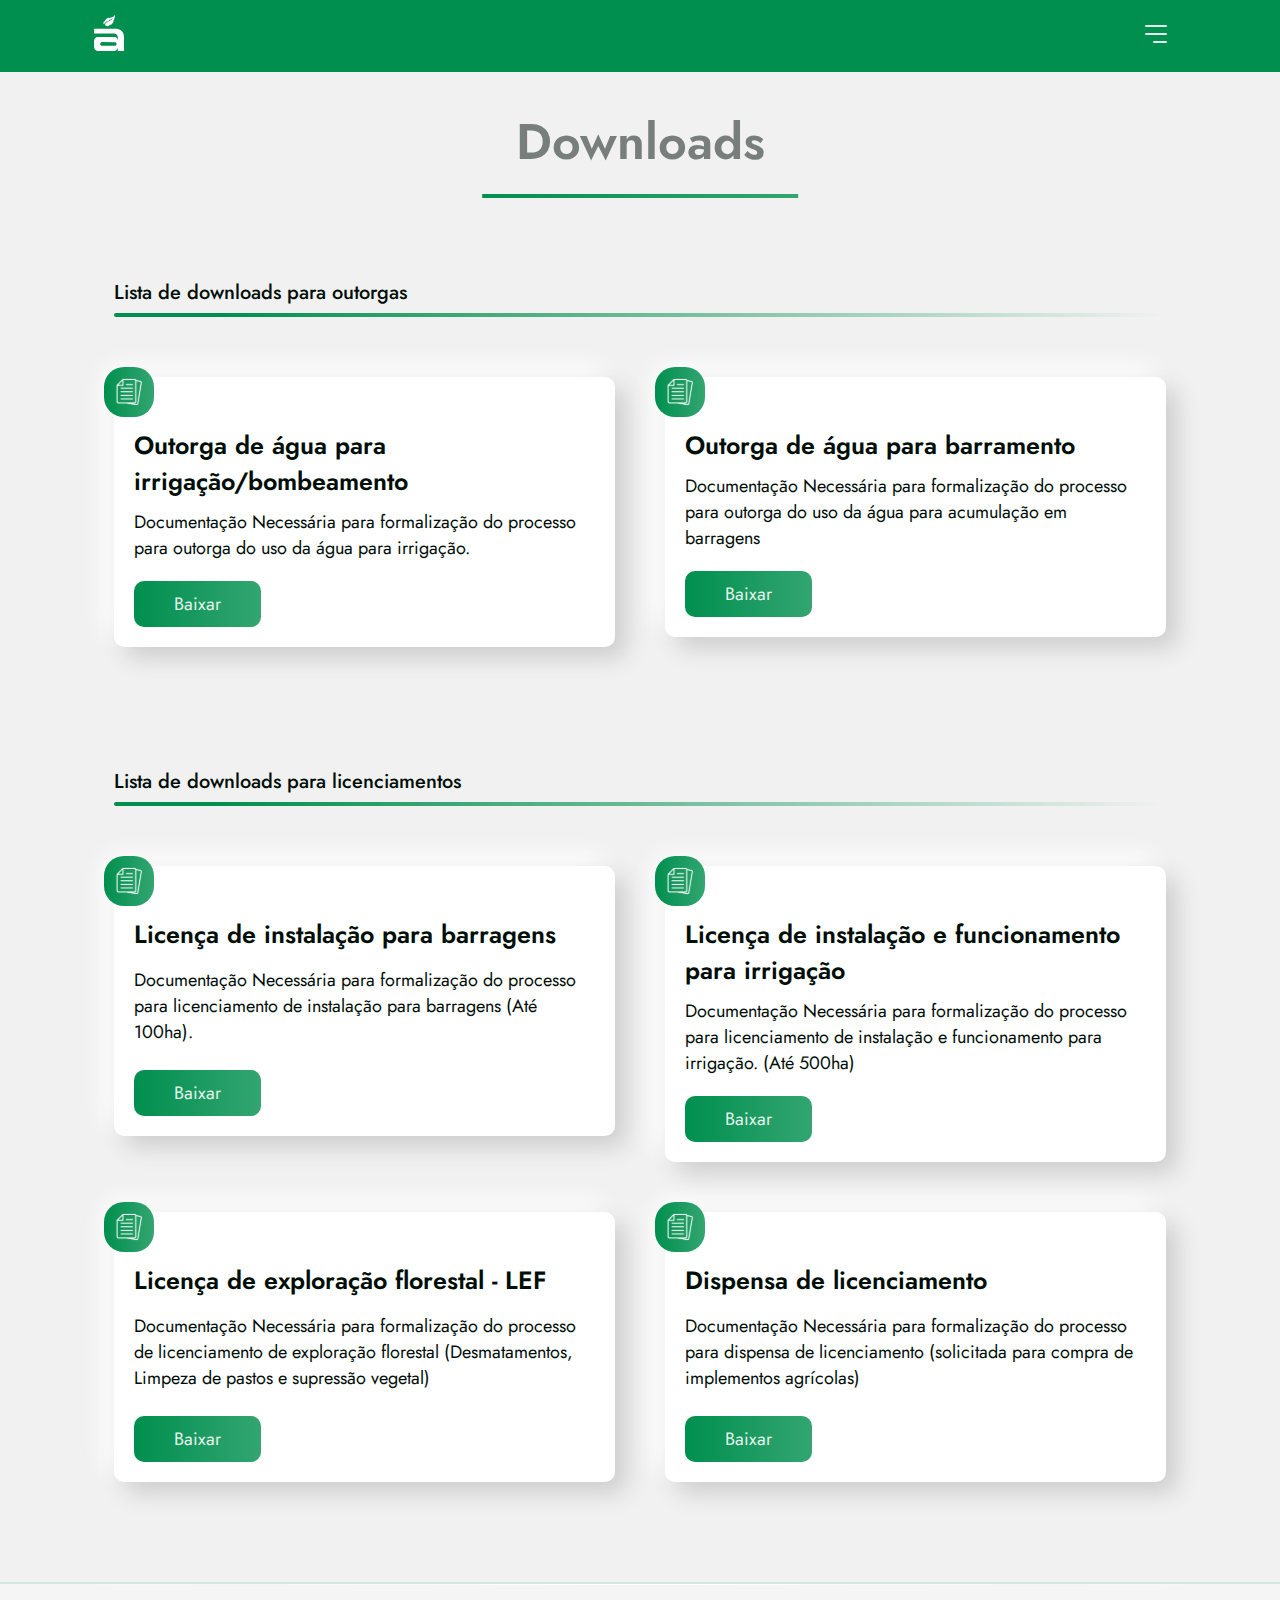
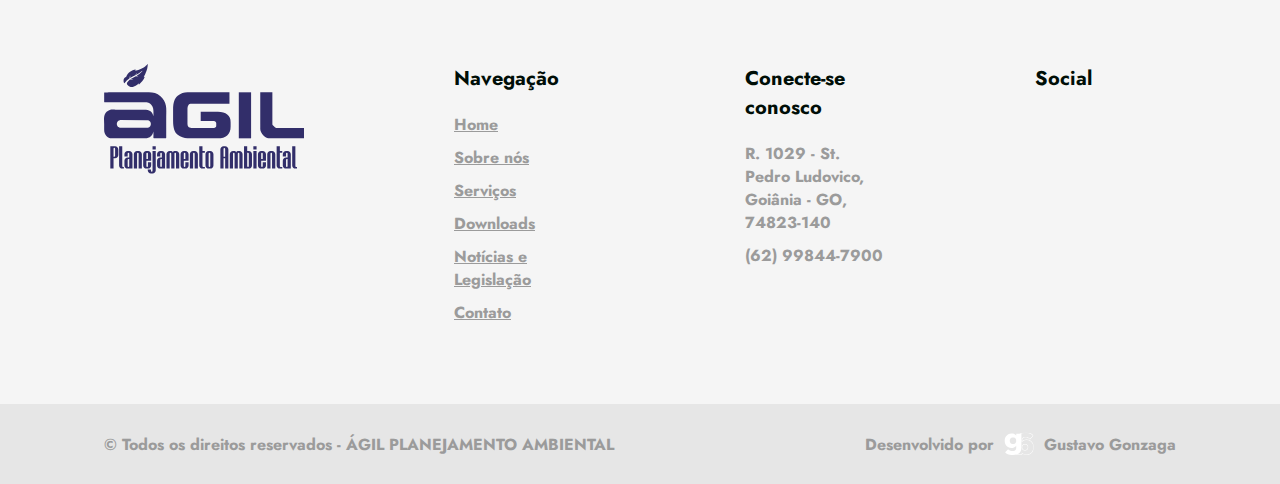
==== downloads/index.html @ b4fe440a "update" ====
<!DOCTYPE html>
<html lang="pt-br">
<head>
    <link rel="preconnect" href="https://fonts.googleapis.com">
    <link rel="preconnect" href="https://fonts.gstatic.com" crossorigin>
    <link href="https://fonts.googleapis.com/css2?family=Bricolage+Grotesque:opsz,wght@12..96,200..800&family=Jost:ital,wght@0,100..900;1,100..900&family=Montserrat:ital,wght@0,100..900;1,100..900&display=swap" rel="stylesheet">

    <meta charset="UTF-8">
    <meta name="viewport" content="width=device-width, initial-scale=1.0">
    <title>Ágil Planejamento Ambiental - Outorgas</title>
    <link rel="stylesheet" href="../css/index.css">
    <link rel="stylesheet" href="https://cdn.jsdelivr.net/npm/swiper@11/swiper-bundle.min.css"/>
    <link rel="shortcut icon" href="./assets/logo_white.png" type="image/x-icon">
</head>
<body>
    
    <nav id="navigation" class="">

        <div class="wrapper">

            <a class="logo" href="../index.html">
                <img src="../assets/Logo Ágil Small Branco.svg" alt="">
            </a>
            
            <div class="menu">
                <ul>
                    <li><a onclick="closeMenu()" href="../index.html">Home</a></li>
                    <li><a onclick="closeMenu()" href="">Sobre nós</a></li>
                    <li><a onclick="closeMenu()" href="">Serviços</a></li>
                    <li><a onclick="closeMenu()" href="">Downloads</a></li>
                    <li><a onclick="closeMenu()" href="">Notícias e Legislação</a></li>
                    <li><a onclick="closeMenu()" href="">Contato</a></li>
                    
                </ul>

                <a href="#home"><img class="logo" onclick="closeMenu()" src="./assets/Logo Ágil Large Branco.svg" alt=""></a>
             </div>

            <button 
            aria-expanded="false"
            aria-label="Abrir menu"
            onclick="openMenu()" 
            class="open-menu">
                <svg width="40" height="40" viewBox="0 0 40 40" fill="none" xmlns="http://www.w3.org/2000/svg">
                <path d="M10 20H30" stroke="#FFFAF1" stroke-width="2" stroke-linecap="round" stroke-linejoin="round"/>
                <path d="M10 12H30" stroke="#FFFAF1" stroke-width="2" stroke-linecap="round" stroke-linejoin="round"/>
                <path d="M18 28L30 28" stroke="#FFFAF1" stroke-width="2" stroke-linecap="round" stroke-linejoin="round"/>
                </svg> 
            </button>
            <button
            aria-expanded="true"
            aria-label="Fechar menu"
            onclick="closeMenu()" 
            class="close-menu">
                <svg width="40" height="40" viewBox="0 0 40 40" fill="none" xmlns="http://www.w3.org/2000/svg">
                    <path d="M30 10L10 30M10 10L30 30" stroke="#FFFAF1" stroke-width="2" stroke-linecap="round" stroke-linejoin="round"/>
                    </svg>                        
            </button>

        </div>
           
    </nav>

   <section id="downloads">
    <div class="wrapper">
        <header>
            <h1><span>Downloads</span></h1>
        </header>

        <div class="downloads">
            <div class="outorgas">
                <h2>Lista de downloads para outorgas</h2>
                <div class="cards outorga">
                    <div class="card">
                        <img src="../assets/document icon white.svg" alt="">
                        <h3>Outorga de água para irrigação/bombeamento</h3>
                        <p>Documentação Necessária para formalização do processo para outorga do uso da água para irrigação.</p>
                        <a href="#"><button>Baixar</button></a>
                    </div>
        
                    <div class="card">
                        <img src="../assets/document icon white.svg" alt="">
                        <h3>Outorga de água para barramento</h3>
                        <p>Documentação Necessária para formalização do processo para outorga do uso da água para acumulação em barragens</p>
                        <a href="#"><button>Baixar</button></a>
                    </div>
                </div>
            </div>
    
            <div class="licenciamentos">
                <h2>Lista de downloads para licenciamentos</h2>
                <div class="cards licenciamento">
                    <div class="card">
                        <img src="../assets/document icon white.svg" alt="">
                        <h3>Licença de instalação para barragens</h3>
                        <p>Documentação Necessária para formalização do processo para licenciamento de instalação para barragens (Até 100ha).</p>
                        <a href="#"><button>Baixar</button></a>
                    </div>
        
                    <div class="card">
                        <img src="../assets/document icon white.svg" alt="">
                        <h3>Licença de instalação e funcionamento para irrigação</h3>
                        <p>Documentação Necessária para formalização do processo para licenciamento de instalação e funcionamento para irrigação. (Até 500ha)</p>
                        <a href="#"><button>Baixar</button></a>
                    </div>
        
                    <div class="card">
                        <img src="../assets/document icon white.svg" alt="">
                        <h3>Licença de exploração florestal - LEF</h3>
                        <p>Documentação Necessária para formalização do processo de licenciamento de exploração florestal (Desmatamentos, Limpeza de pastos e supressão vegetal)</p>
                        <a href="#"><button>Baixar</button></a>
                    </div>
        
                    <div class="card">
                        <img src="../assets/document icon white.svg" alt="">
                        <h3>Dispensa de licenciamento</h3>
                        <p>Documentação Necessária para formalização do processo para dispensa de licenciamento (solicitada para compra de implementos agrícolas)</p>
                        <a href="#"><button>Baixar</button></a>
                    </div>
                </div>
            </div>
        </div>
    </div>
   </section>

    <footer id="footer">
        <div class="wrapper">
            <div class="content">
                <img class="logo" src="../assets/Logo Ágil Large.svg" alt="">

                <div class="navigation">
                    <h3>Navegação</h3>
                    <p><a href="#home">Home</a></p>
                    <p><a href="#services">Sobre nós</a></p>
                    <p><a href="#time">Serviços</a></p>
                    <p><a href="#clientes">Downloads</a></p>
                    <p><a href="#clientes">Notícias e Legislação</a></p>
                    <p><a href="#contato">Contato</a></p>
                </div>
    
                <div class="contato">
                    <h3>Conecte-se conosco</h3>
                    <p>R. 1029 - St. Pedro Ludovico, Goiânia - GO, 74823-140</p>
                    <p><a target="_blank" href="tel:+55-62-99844-7900">(62) 99844-7900</a></p>
                </div>
    
                <div class="redes-sociais">
                    <h3>Social</h3>
                    <div class="icons">
                        <a target="_blank" href="https://wa.link/ge6c2z"><ion-icon name="logo-whatsapp"></ion-icon></a>
                        <a target="_blank" href="https://www.instagram.com/lsbdigital/"><ion-icon name="logo-instagram"></ion-icon></a>
                    </div>
                </div>
            </div>
        </div>
    </footer>

    <section id="author">
        <div class="wrapper">
            <div class="content">
                <p>© Todos os direitos reservados - ÁGIL PLANEJAMENTO AMBIENTAL</p>

                <a target="_blank" href="https://instagram.com/gonzxgx">
                    <p class="author">
                        Desenvolvido por
                        <img src="../assets/GustavoGonzaga Logo Small.svg" alt="">
                        Gustavo Gonzaga
                    </p>
                </a>
            </div>
        </div>
    </section>

    <a id="buttonWhatsapp" class="show" target="_blank" href="">

        <img src="./assets/whatsapp logo.webp" alt="">

    </a>

    <script type="module" src="https://unpkg.com/ionicons@7.1.0/dist/ionicons/ionicons.esm.js"></script>
    <script nomodule src="https://unpkg.com/ionicons@7.1.0/dist/ionicons/ionicons.js"></script>
    <script src="./script.js"></script>
</body>
</html>
---- css/index.css ----
@import './globaL.css';
@import './navigation.css';
@import './home.css';
@import './sectionServices.css';
@import './sectionSobre.css';
@import './sectionDownloads.css';
@import './footer.css';
@import './authorFooter.css';

@import './outorgas.css';
@import './licenciamentos.css';
@import './downloads.css';
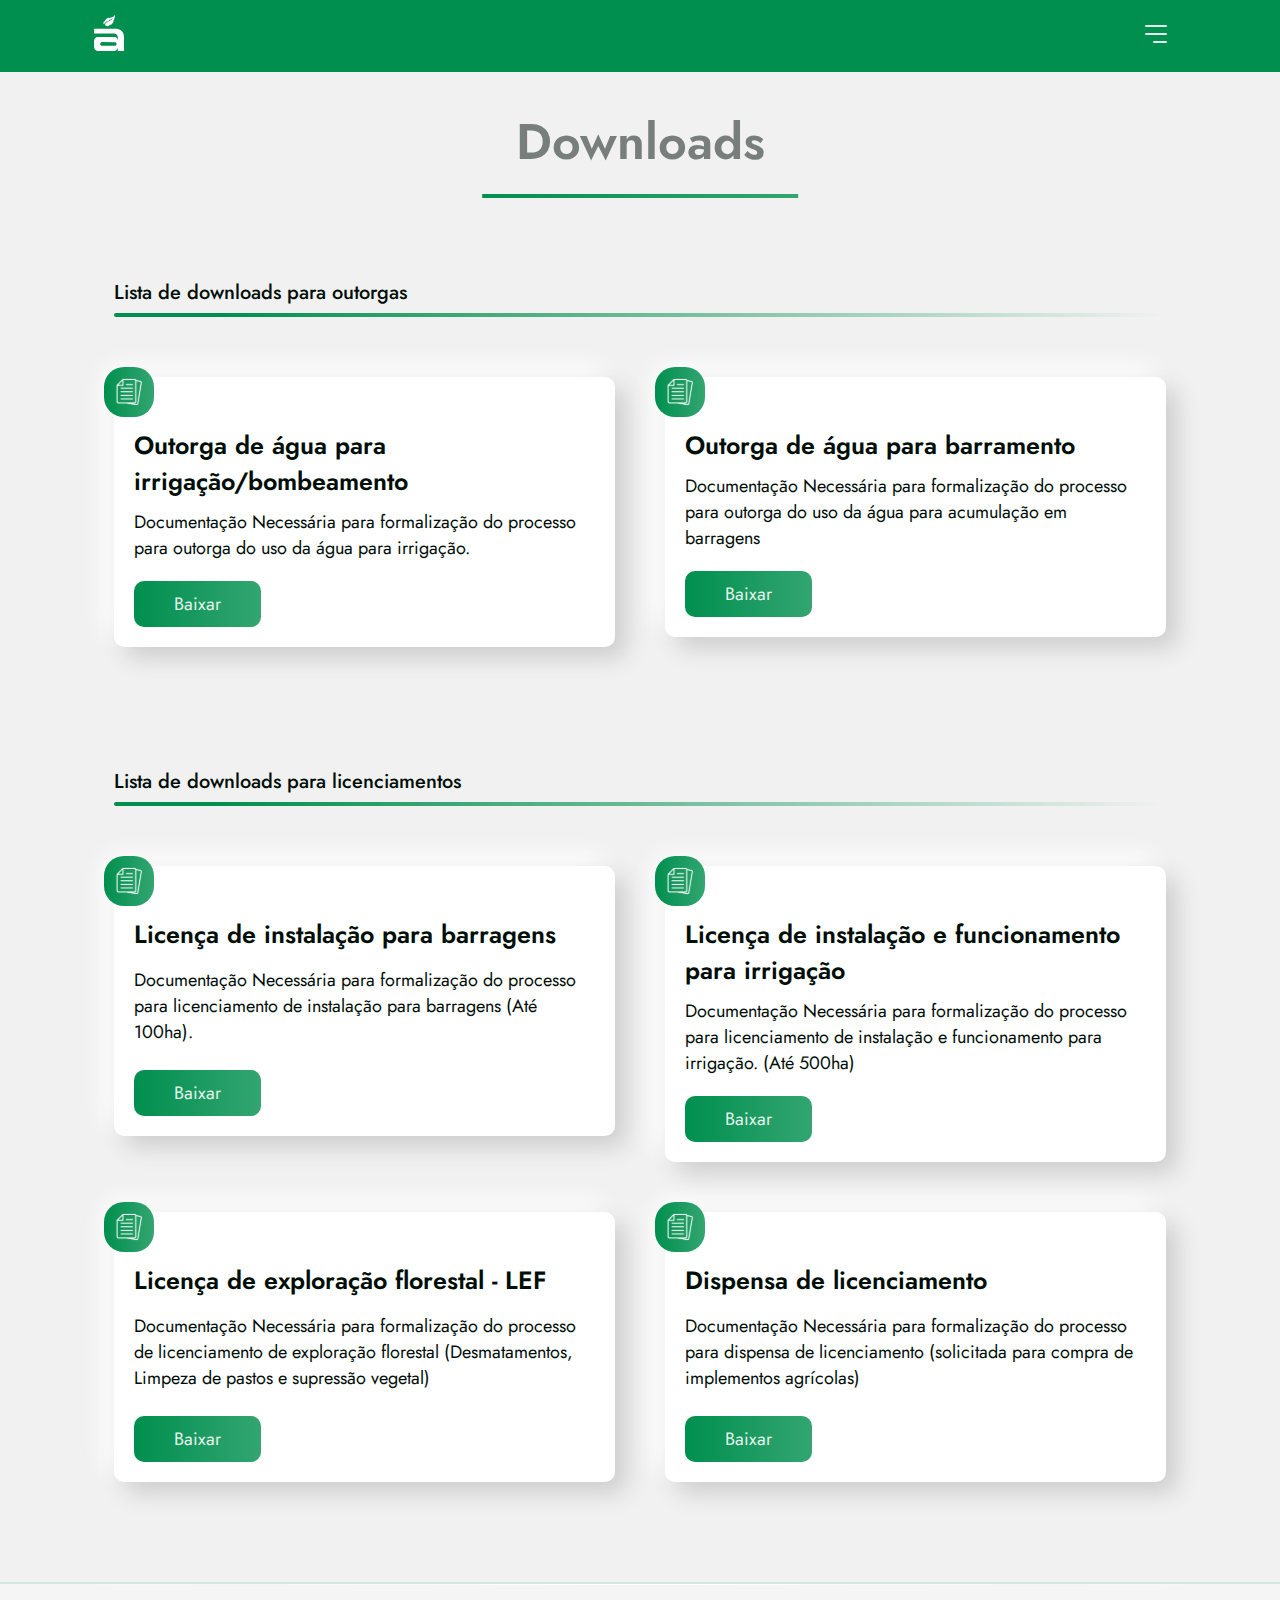
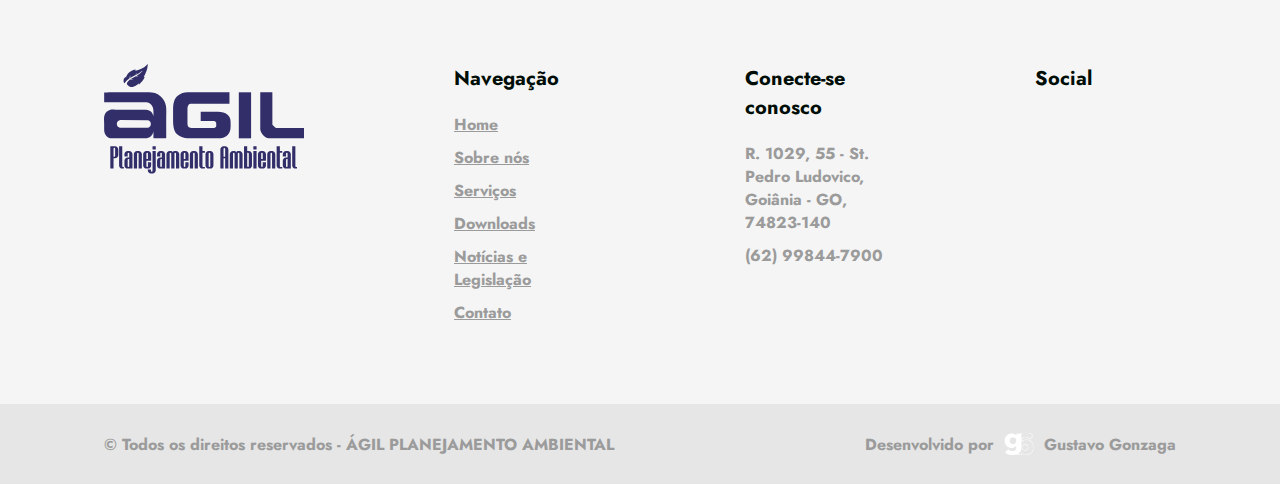
==== commit 6e28ef6e: "update" ====
--- a/downloads/index.html
+++ b/downloads/index.html
@@ -10,7 +10,7 @@
     <title>Ágil Planejamento Ambiental - Outorgas</title>
     <link rel="stylesheet" href="../css/index.css">
     <link rel="stylesheet" href="https://cdn.jsdelivr.net/npm/swiper@11/swiper-bundle.min.css"/>
-    <link rel="shortcut icon" href="./assets/logo_white.png" type="image/x-icon">
+    <link rel="shortcut icon" href="../assets/Logo Ágil Small Verde.svg" type="image/x-icon">
 </head>
 <body>
     
@@ -25,12 +25,11 @@
             <div class="menu">
                 <ul>
                     <li><a onclick="closeMenu()" href="../index.html">Home</a></li>
-                    <li><a onclick="closeMenu()" href="">Sobre nós</a></li>
-                    <li><a onclick="closeMenu()" href="">Serviços</a></li>
-                    <li><a onclick="closeMenu()" href="">Downloads</a></li>
+                    <li><a onclick="closeMenu()" href="../index.html#sobre">Sobre nós</a></li>
+                    <li><a onclick="closeMenu()" href="../index.html#services">Serviços</a></li>
+                    <li><a onclick="closeMenu()" href="../index.html#downloads-section">Downloads</a></li>
                     <li><a onclick="closeMenu()" href="">Notícias e Legislação</a></li>
-                    <li><a onclick="closeMenu()" href="">Contato</a></li>
-                    
+                    <li><a onclick="closeMenu()" href="../index.html#contato">Contato</a></li>
                 </ul>
 
                 <a href="#home"><img class="logo" onclick="closeMenu()" src="./assets/Logo Ágil Large Branco.svg" alt=""></a>
@@ -140,7 +139,7 @@
     
                 <div class="contato">
                     <h3>Conecte-se conosco</h3>
-                    <p>R. 1029 - St. Pedro Ludovico, Goiânia - GO, 74823-140</p>
+                    <p>R. 1029, 55 - St. Pedro Ludovico, Goiânia - GO, 74823-140</p>
                     <p><a target="_blank" href="tel:+55-62-99844-7900">(62) 99844-7900</a></p>
                 </div>
     
@@ -179,6 +178,6 @@
 
     <script type="module" src="https://unpkg.com/ionicons@7.1.0/dist/ionicons/ionicons.esm.js"></script>
     <script nomodule src="https://unpkg.com/ionicons@7.1.0/dist/ionicons/ionicons.js"></script>
-    <script src="./script.js"></script>
+    <script src="../script.js"></script>
 </body>
 </html> --- a/css/index.css
+++ b/css/index.css
@@ -4,6 +4,7 @@
 @import './sectionServices.css';
 @import './sectionSobre.css';
 @import './sectionDownloads.css';
+@import './sectionContato.css';
 @import './footer.css';
 @import './authorFooter.css';
 
@@ -11,4 +12,3 @@
 @import './licenciamentos.css';
 @import './downloads.css';
 
-
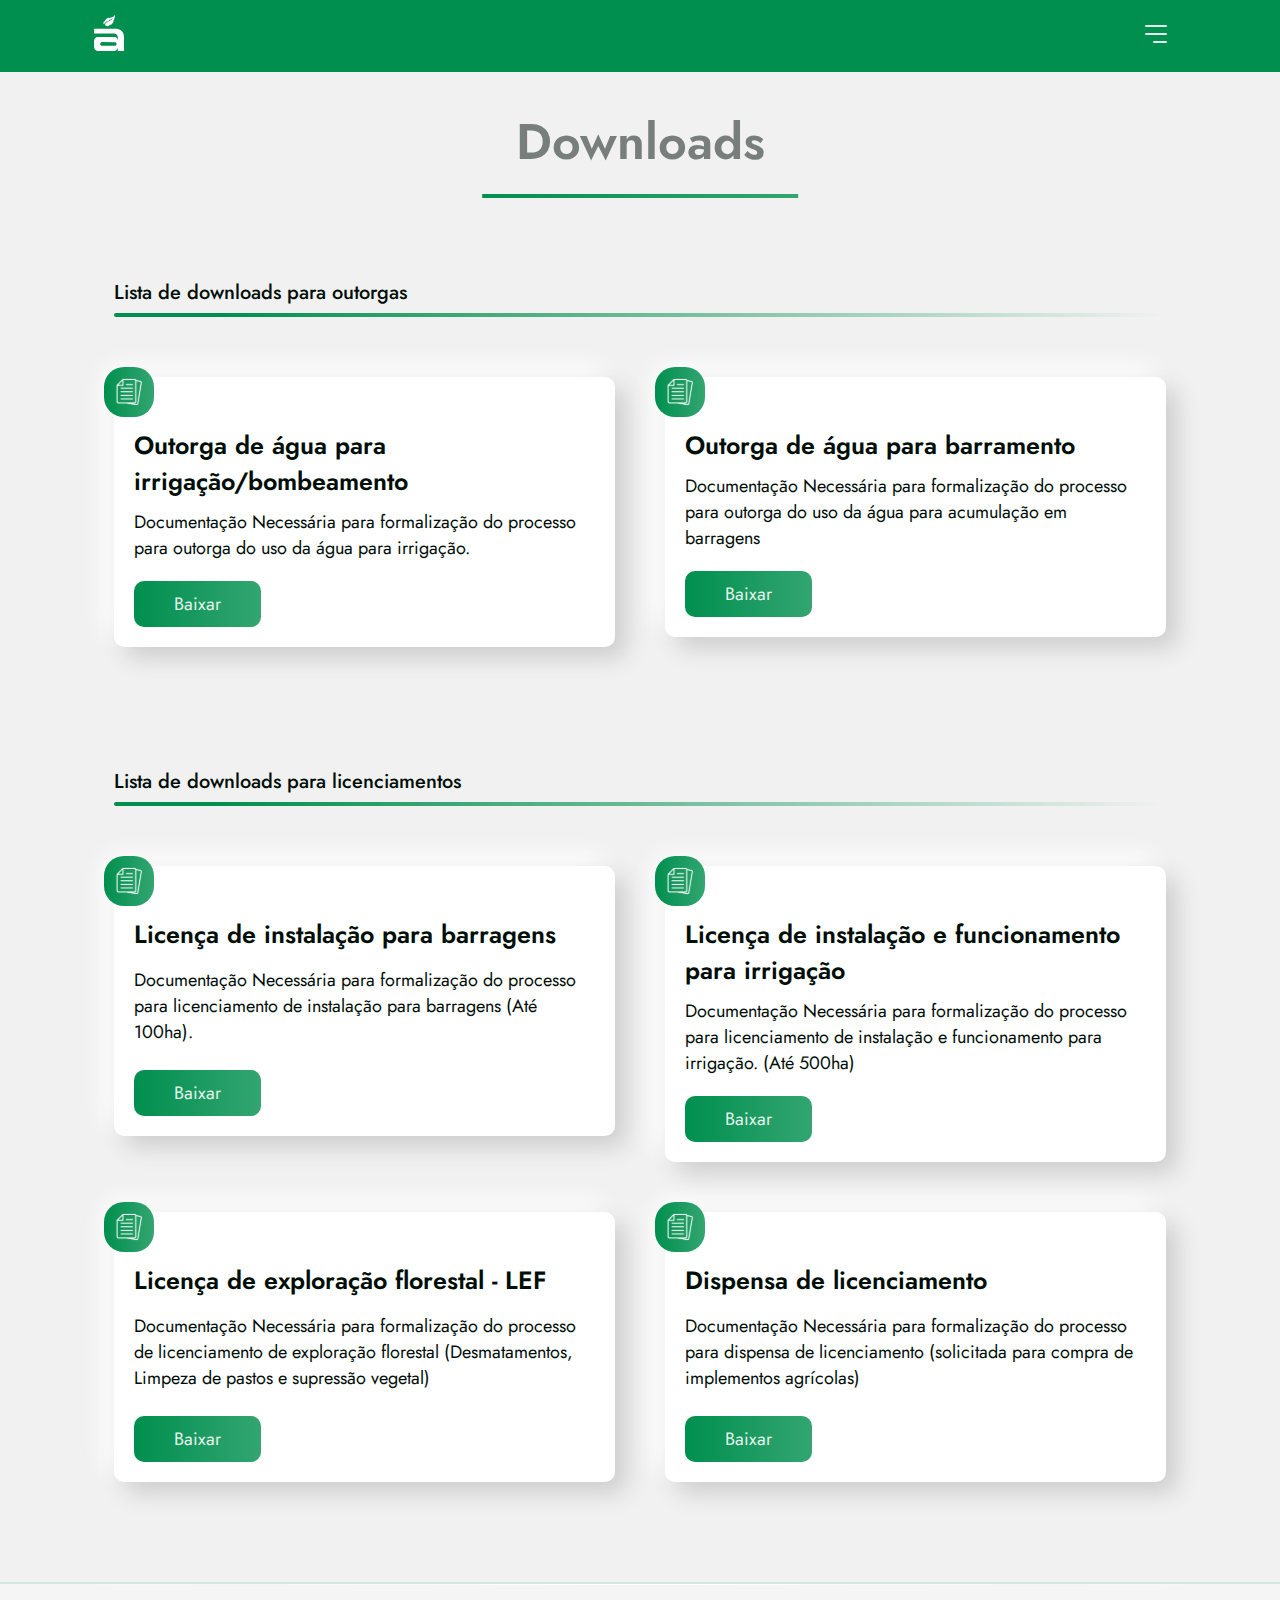
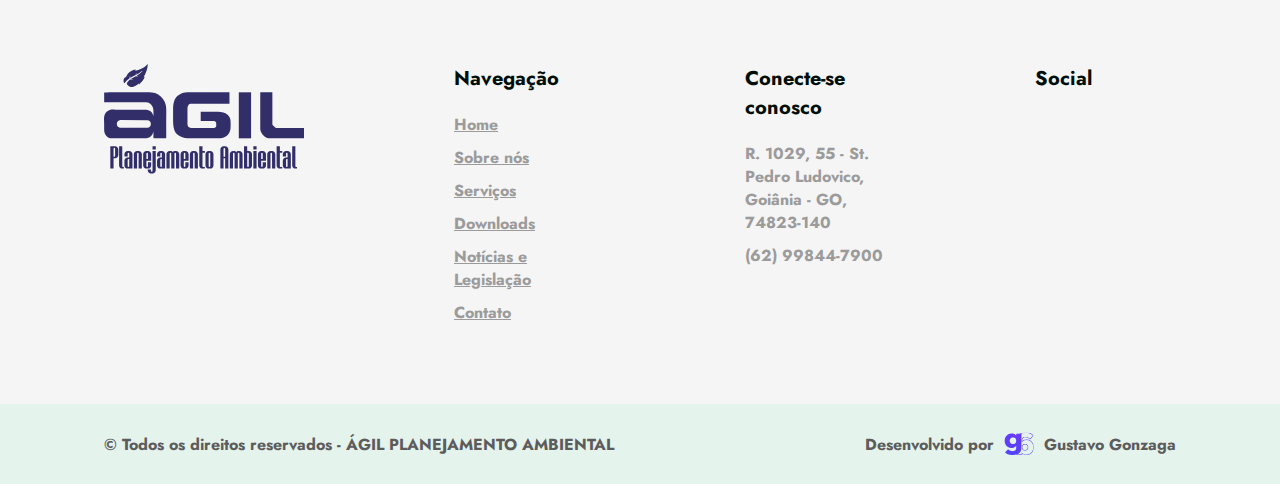
==== commit 8c3ecc1a: "update" ====
--- a/downloads/index.html
+++ b/downloads/index.html
@@ -74,14 +74,14 @@
                         <img src="../assets/document icon white.svg" alt="">
                         <h3>Outorga de água para irrigação/bombeamento</h3>
                         <p>Documentação Necessária para formalização do processo para outorga do uso da água para irrigação.</p>
-                        <a href="#"><button>Baixar</button></a>
+                        <a target="_blank" href="../assets/documentos/outorga-de-agua-para-irrigacao-bombeamento.pdf"><button>Baixar</button></a>
                     </div>
         
                     <div class="card">
                         <img src="../assets/document icon white.svg" alt="">
                         <h3>Outorga de água para barramento</h3>
                         <p>Documentação Necessária para formalização do processo para outorga do uso da água para acumulação em barragens</p>
-                        <a href="#"><button>Baixar</button></a>
+                        <a target="_blank" href="../assets/documentos/outorga-de-agua-para-barramento.pdf"><button>Baixar</button></a>
                     </div>
                 </div>
             </div>
@@ -93,28 +93,28 @@
                         <img src="../assets/document icon white.svg" alt="">
                         <h3>Licença de instalação para barragens</h3>
                         <p>Documentação Necessária para formalização do processo para licenciamento de instalação para barragens (Até 100ha).</p>
-                        <a href="#"><button>Baixar</button></a>
+                        <a target="_blank" href="../assets/documentos/licenca-de-instalacao-para-barragens.pdf"><button>Baixar</button></a>
                     </div>
         
                     <div class="card">
                         <img src="../assets/document icon white.svg" alt="">
                         <h3>Licença de instalação e funcionamento para irrigação</h3>
                         <p>Documentação Necessária para formalização do processo para licenciamento de instalação e funcionamento para irrigação. (Até 500ha)</p>
-                        <a href="#"><button>Baixar</button></a>
+                        <a target="_blank" href="../assets/documentos/licenca-de-instalacao-e-funcionamento-para-irrigacao.pdf"><button>Baixar</button></a>
                     </div>
         
                     <div class="card">
                         <img src="../assets/document icon white.svg" alt="">
                         <h3>Licença de exploração florestal - LEF</h3>
                         <p>Documentação Necessária para formalização do processo de licenciamento de exploração florestal (Desmatamentos, Limpeza de pastos e supressão vegetal)</p>
-                        <a href="#"><button>Baixar</button></a>
+                        <a target="_blank" href="../assets/documentos/licenca-de-exploracao-florestal-lef-1.pdf"><button>Baixar</button></a>
                     </div>
         
                     <div class="card">
                         <img src="../assets/document icon white.svg" alt="">
                         <h3>Dispensa de licenciamento</h3>
                         <p>Documentação Necessária para formalização do processo para dispensa de licenciamento (solicitada para compra de implementos agrícolas)</p>
-                        <a href="#"><button>Baixar</button></a>
+                        <a target="_blank" href="../assets/documentos/dispensa-de-licenciamento.pdf"><button>Baixar</button></a>
                     </div>
                 </div>
             </div>
@@ -146,8 +146,8 @@
                 <div class="redes-sociais">
                     <h3>Social</h3>
                     <div class="icons">
-                        <a target="_blank" href="https://wa.link/ge6c2z"><ion-icon name="logo-whatsapp"></ion-icon></a>
-                        <a target="_blank" href="https://www.instagram.com/lsbdigital/"><ion-icon name="logo-instagram"></ion-icon></a>
+                        <a target="_blank" href="https://api.whatsapp.com/send?phone=5562998447900"><ion-icon name="logo-whatsapp"></ion-icon></a>
+                        <a target="_blank" href="https://www.instagram.com/agilplanejamentos/"><ion-icon name="logo-instagram"></ion-icon></a>
                     </div>
                 </div>
             </div>
@@ -162,7 +162,7 @@
                 <a target="_blank" href="https://instagram.com/gonzxgx">
                     <p class="author">
                         Desenvolvido por
-                        <img src="../assets/GustavoGonzaga Logo Small.svg" alt="">
+                        <img src="../assets/gg gustavogonzaga.svg" alt="">
                         Gustavo Gonzaga
                     </p>
                 </a>
